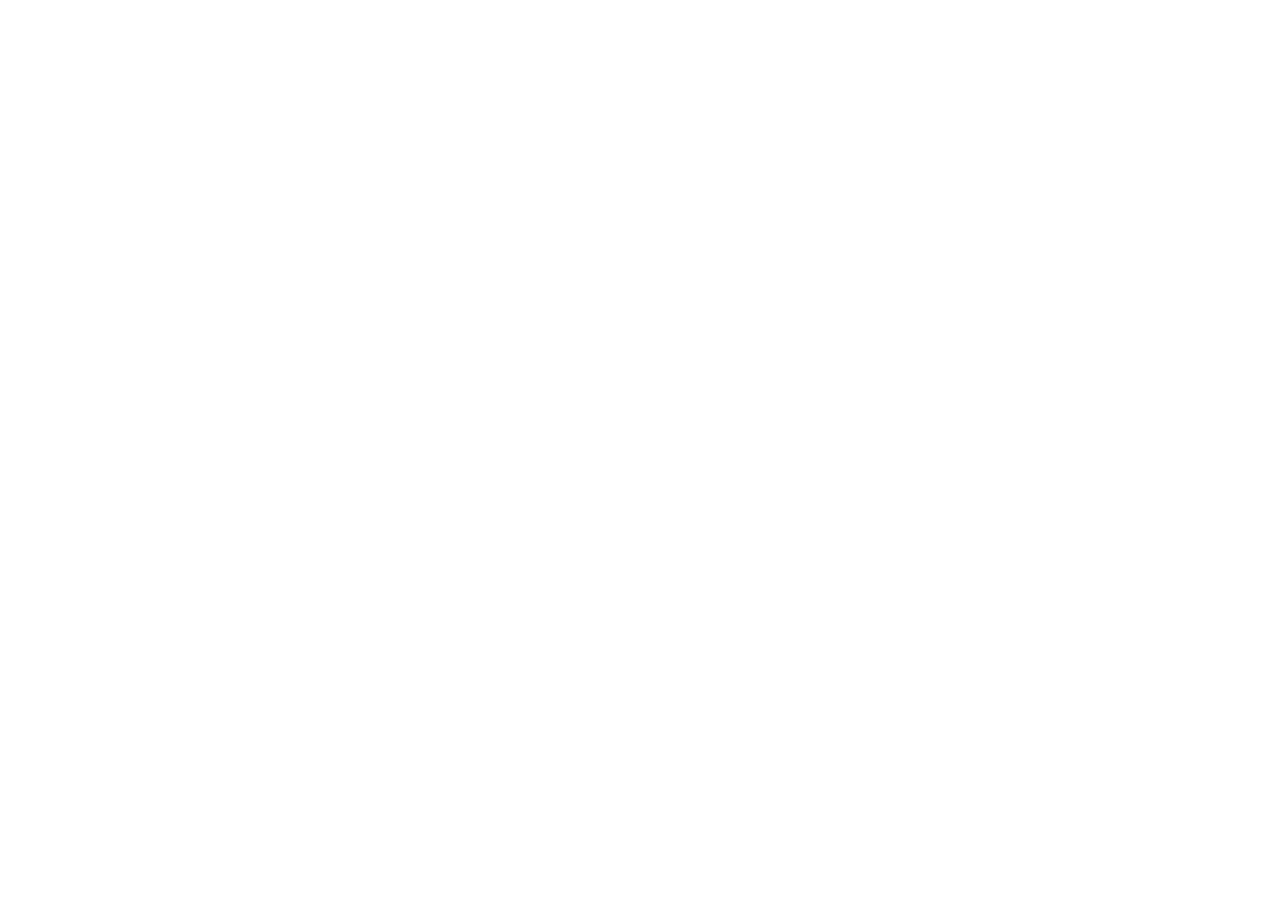
==== about.html @ 67901952 "Init : création du dépôt, arborescence des fichiers et structure HTML de base" ====
<!doctype html>
<html lang="fr">
  <head>
    <meta charset="UTF-8" />
    <meta name="viewport" content="width=device-width, initial-scale=1.0" />
    <title>AfriTalent — about</title>
    <!-- Bootstrap 5 via CDN : feuille de style -->
    <link
      href="https://cdn.jsdelivr.net/npm/bootstrap@5.3.0/dist/css/bootstrap.min.css"
      rel="stylesheet"
    />
    <!-- Votre feuille de style personnelle -->
    <link rel="stylesheet" href="css/style.css" />
  </head>
  <body>
    <!-- Le contenu de la page sera ajoute ici -->
    <!-- Bootstrap 5 via CDN : script JavaScript -->
    <script src="https://cdn.jsdelivr.net/npm/bootstrap@5.3.0/dist/js/bootstrap.bundle.min.js"></script>
    <!-- Votre script JavaScript -->
    <script src="js/main.js"></script>
  </body>
</html>
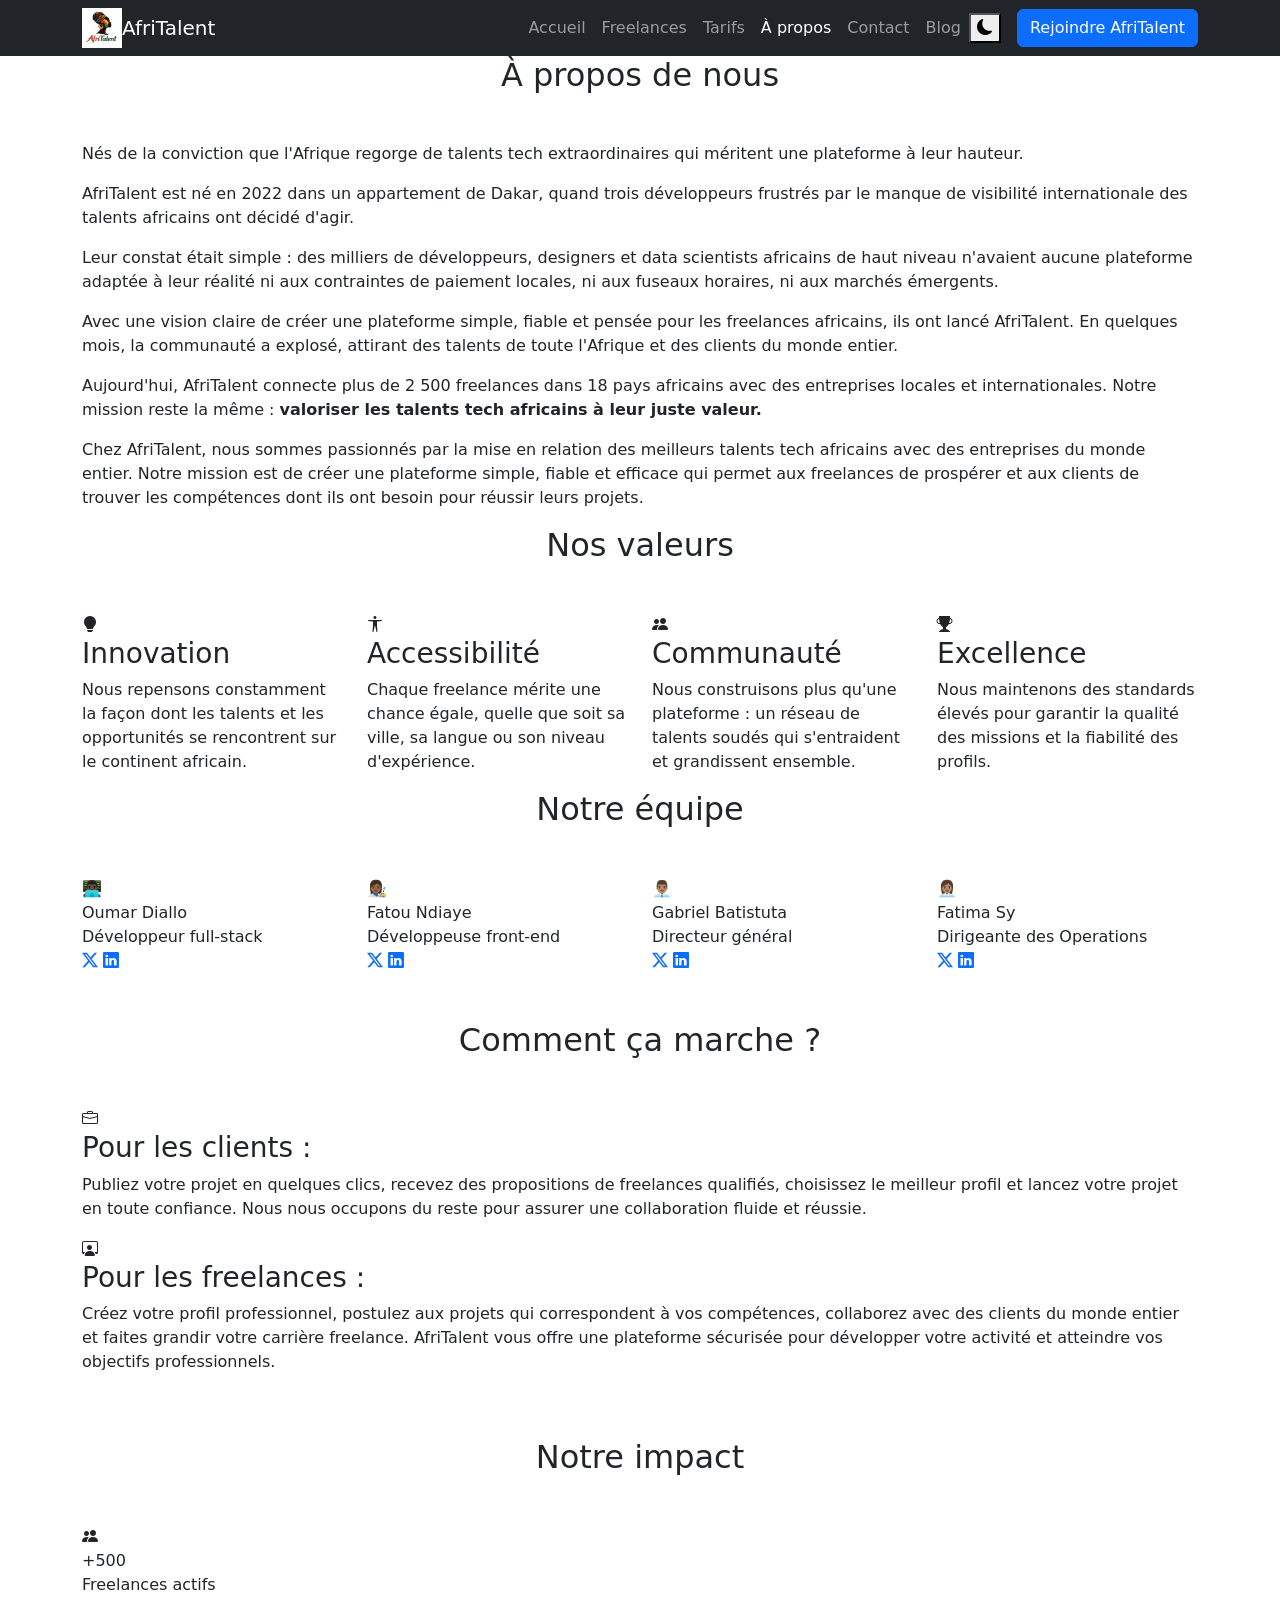
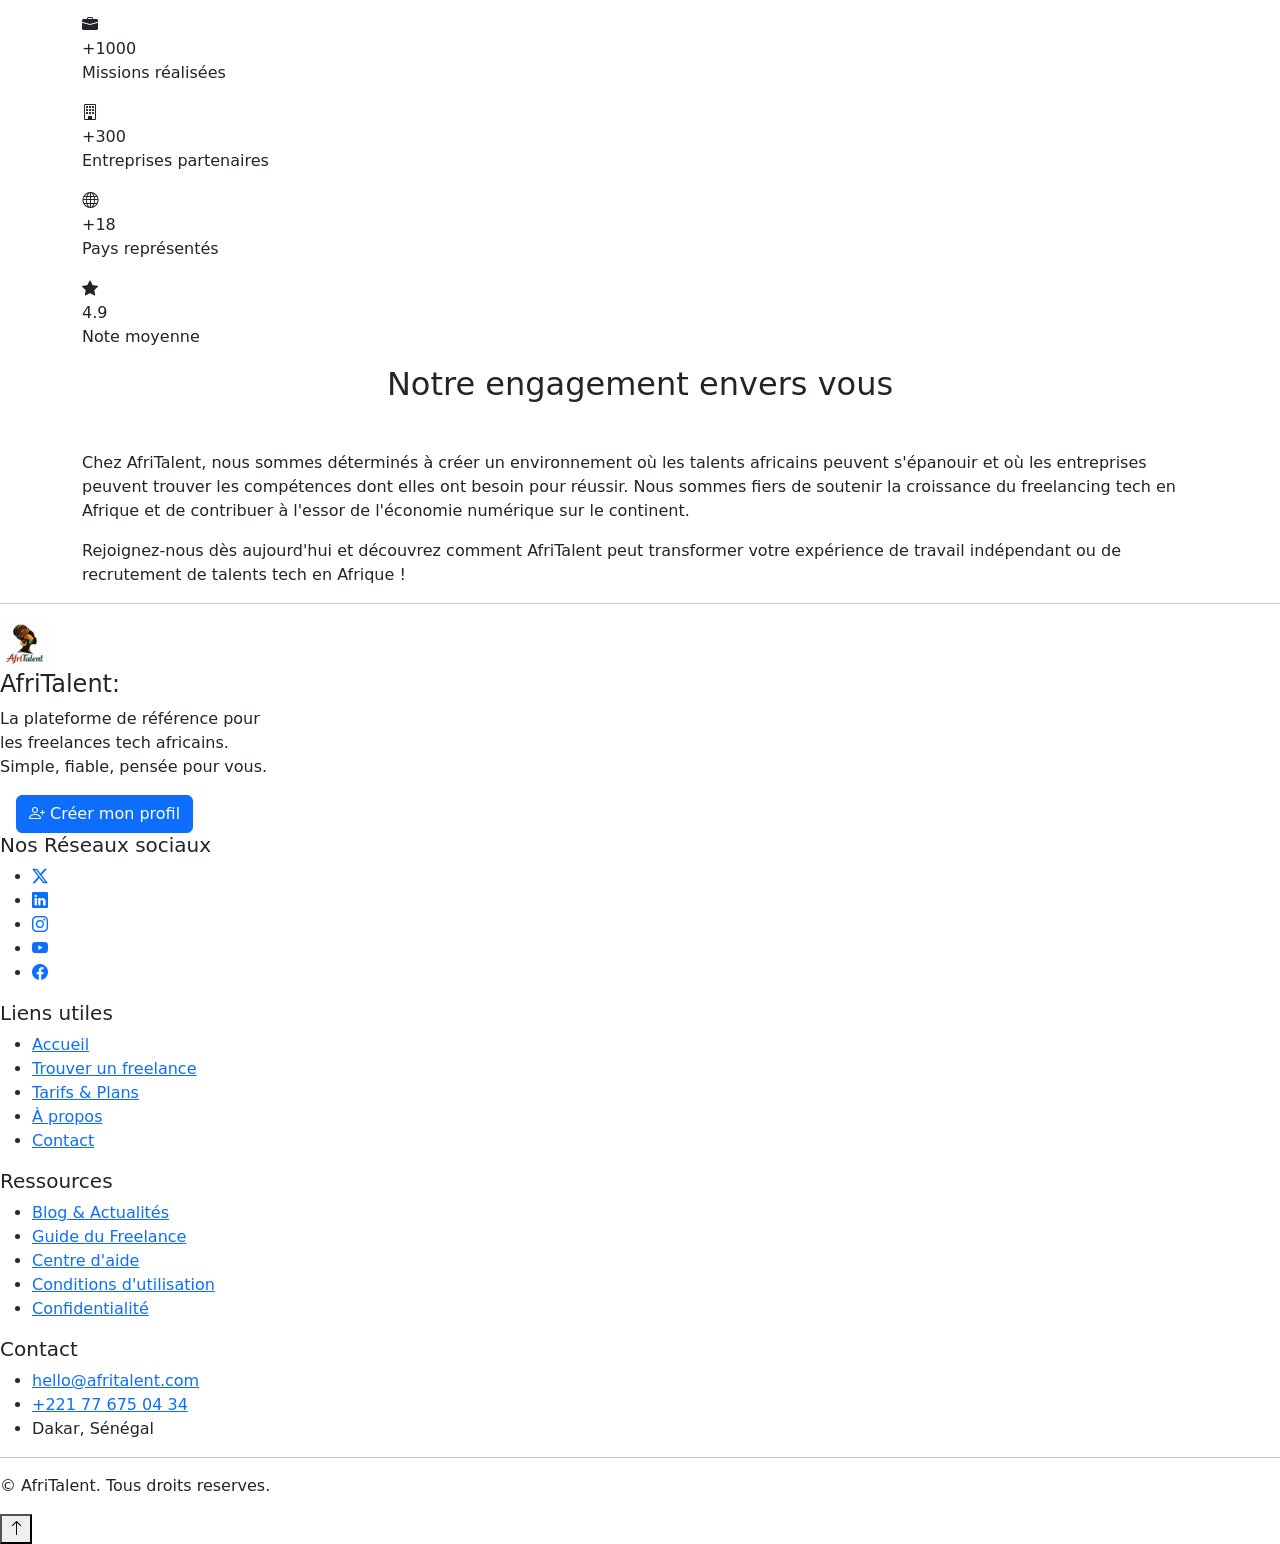
==== commit 9e9b87ef: "HTML : structure complète des 5 pages avec sections et contenu texte" ====
--- a/about.html
+++ b/about.html
@@ -9,14 +9,461 @@
       href="https://cdn.jsdelivr.net/npm/bootstrap@5.3.0/dist/css/bootstrap.min.css"
       rel="stylesheet"
     />
+    <link
+      href="https://cdn.jsdelivr.net/npm/bootstrap-icons@1.11.3/font/bootstrap-icons.min.css"
+      rel="stylesheet"
+    />
     <!-- Votre feuille de style personnelle -->
     <link rel="stylesheet" href="css/style.css" />
+    <link rel="icon" type="image/x-icon" href="./images/logo AfriTalent.png" />
   </head>
   <body>
     <!-- Le contenu de la page sera ajoute ici -->
+    <nav class="navbar navbar-expand-lg navbar-dark bg-dark">
+      <div class="container">
+        <img
+          src="./images/logo AfriTalent.png"
+          alt="logo AfriTalent"
+          height="40px"
+        />
+        <a class="navbar-brand" href="index.html">AfriTalent</a>
+        <button
+          class="navbar-toggler"
+          type="button"
+          data-bs-toggle="collapse"
+          data-bs-target="#navMenu"
+          aria-controls="navMenu"
+          aria-expanded="false"
+          aria-label="Toggle navigation"
+        >
+          <span class="navbar-toggler-icon"></span>
+        </button>
+        <div class="collapse navbar-collapse" id="navMenu">
+          <ul class="navbar-nav ms-auto">
+            <li class="nav-item">
+              <a class="nav-link" href="index.html">Accueil</a>
+            </li>
+            <li class="nav-item">
+              <a class="nav-link" href="freelances.html">Freelances</a>
+            </li>
+            <li class="nav-item">
+              <a class="nav-link" href="tarifs.html">Tarifs</a>
+            </li>
+            <li class="nav-item">
+              <a class="nav-link active" href="about.html">À propos</a>
+            </li>
+            <li class="nav-item">
+              <a class="nav-link" href="contact.html">Contact</a>
+            </li>
+            <li class="nav-item">
+              <a class="nav-link" href="blog.html">Blog</a>
+            </li>
+          </ul>
+          <button id="darkToggle" aria-label="Basculer le mode sombre">
+            <i class="bi bi-moon-fill" id="darkIcon"></i>
+          </button>
+          <a href="freelances.html" class="btn btn-primary ms-3"
+            >Rejoindre AfriTalent</a
+          >
+        </div>
+      </div>
+    </nav>
+    <!-- Contenu principal -->
+    <main>
+      <!-- Section Hero : accroche principale -->
+      <section class="hero">
+        <div class="container">
+          <h2 class="text-center mb-5 fade-in-up">À propos de nous</h2>
+          <p class="page-hero-sub">
+            Nés de la conviction que l'Afrique regorge de talents tech
+            extraordinaires qui méritent une plateforme à leur hauteur.
+          </p>
+
+          <p>
+            AfriTalent est né en 2022 dans un appartement de Dakar, quand trois
+            développeurs frustrés par le manque de visibilité internationale des
+            talents africains ont décidé d'agir.
+          </p>
+          <p>
+            Leur constat était simple : des milliers de développeurs, designers
+            et data scientists africains de haut niveau n'avaient aucune
+            plateforme adaptée à leur réalité ni aux contraintes de paiement
+            locales, ni aux fuseaux horaires, ni aux marchés émergents.
+          </p>
+          <p>
+            Avec une vision claire de créer une plateforme simple, fiable et
+            pensée pour les freelances africains, ils ont lancé AfriTalent. En
+            quelques mois, la communauté a explosé, attirant des talents de
+            toute l'Afrique et des clients du monde entier.
+          </p>
+          <p>
+            Aujourd'hui, AfriTalent connecte plus de 2 500 freelances dans 18
+            pays africains avec des entreprises locales et internationales.
+            Notre mission reste la même :
+            <strong
+              >valoriser les talents tech africains à leur juste valeur.</strong
+            >
+          </p>
+          <p>
+            Chez AfriTalent, nous sommes passionnés par la mise en relation des
+            meilleurs talents tech africains avec des entreprises du monde
+            entier. Notre mission est de créer une plateforme simple, fiable et
+            efficace qui permet aux freelances de prospérer et aux clients de
+            trouver les compétences dont ils ont besoin pour réussir leurs
+            projets.
+          </p>
+        </div>
+      </section>
+      <!-- Section Valeurs : ce qui nous anime -->
+      <section class="container">
+        <h2 class="text-center mb-5 fade-in-up">Nos valeurs</h2>
+        <div class="row g-4">
+          <div class="col-12 col-md-6 col-lg-3 fade-in-up">
+            <div class="value-card">
+              <div class="value-icon"><i class="bi bi-lightbulb-fill"></i></div>
+              <h3 class="value-title">Innovation</h3>
+              <p class="value-desc">
+                Nous repensons constamment la façon dont les talents et les
+                opportunités se rencontrent sur le continent africain.
+              </p>
+            </div>
+          </div>
+          <div class="col-12 col-md-6 col-lg-3 fade-in-up">
+            <div class="value-card">
+              <div class="value-icon">
+                <i class="bi bi-universal-access"></i>
+              </div>
+              <h3 class="value-title">Accessibilité</h3>
+              <p class="value-desc">
+                Chaque freelance mérite une chance égale, quelle que soit sa
+                ville, sa langue ou son niveau d'expérience.
+              </p>
+            </div>
+          </div>
+          <div class="col-12 col-md-6 col-lg-3 fade-in-up">
+            <div class="value-card">
+              <div class="value-icon"><i class="bi bi-people-fill"></i></div>
+              <h3 class="value-title">Communauté</h3>
+              <p class="value-desc">
+                Nous construisons plus qu'une plateforme : un réseau de talents
+                soudés qui s'entraident et grandissent ensemble.
+              </p>
+            </div>
+          </div>
+          <div class="col-12 col-md-6 col-lg-3 fade-in-up">
+            <div class="value-card">
+              <div class="value-icon"><i class="bi bi-trophy-fill"></i></div>
+              <h3 class="value-title">Excellence</h3>
+              <p class="value-desc">
+                Nous maintenons des standards élevés pour garantir la qualité
+                des missions et la fiabilité des profils.
+              </p>
+            </div>
+          </div>
+        </div>
+      </section>
+      <!-- section l'équipe -->
+      <section class="section-bg-card" aria-labelledby="equipe-title">
+        <div class="container">
+          <div class="text-center mb-5 fade-in-up">
+            <h2 class="section-title" id="equipe-title">Notre équipe</h2>
+          </div>
+          <div class="row g-4">
+            <div class="col-12 col-sm-6 col-lg-3 fade-in-up">
+              <div class="team-card">
+                <div class="team-avatar avatar--team1" aria-hidden="true">
+                  👨🏿‍💻
+                </div>
+                <div class="team-name">Oumar Diallo</div>
+                <div class="team-role">Développeur full-stack</div>
+                <div class="team-socials">
+                  <a
+                    href="#"
+                    class="team-social-link"
+                    aria-label="Twitter Oumar"
+                    ><i class="bi bi-twitter-x"></i
+                  ></a>
+                  <a
+                    href="#"
+                    class="team-social-link"
+                    aria-label="LinkedIn Oumar"
+                    ><i class="bi bi-linkedin"></i
+                  ></a>
+                </div>
+              </div>
+            </div>
+
+            <div class="col-12 col-sm-6 col-lg-3 fade-in-up">
+              <div class="team-card">
+                <div class="team-avatar avatar--team2" aria-hidden="true">
+                  👩🏾‍🎨
+                </div>
+                <div class="team-name">Fatou Ndiaye</div>
+                <div class="team-role">Développeuse front-end</div>
+                <div class="team-socials">
+                  <a
+                    href="#"
+                    class="team-social-link"
+                    aria-label="Twitter Fatou"
+                    ><i class="bi bi-twitter-x"></i
+                  ></a>
+                  <a
+                    href="#"
+                    class="team-social-link"
+                    aria-label="LinkedIn Fatou"
+                    ><i class="bi bi-linkedin"></i
+                  ></a>
+                </div>
+              </div>
+            </div>
+
+            <div class="col-12 col-sm-6 col-lg-3 fade-in-up">
+              <div class="team-card">
+                <div class="team-avatar avatar--team3" aria-hidden="true">
+                  👨🏽‍💼
+                </div>
+                <div class="team-name">Gabriel Batistuta</div>
+                <div class="team-role">Directeur général</div>
+                <div class="team-socials">
+                  <a
+                    href="#"
+                    class="team-social-link"
+                    aria-label="Twitter Gabriel"
+                    ><i class="bi bi-twitter-x"></i
+                  ></a>
+                  <a
+                    href="#"
+                    class="team-social-link"
+                    aria-label="LinkedIn Gabriel"
+                    ><i class="bi bi-linkedin"></i
+                  ></a>
+                </div>
+              </div>
+            </div>
+
+            <div class="col-12 col-sm-6 col-lg-3 fade-in-up">
+              <div class="team-card">
+                <div class="team-avatar avatar--team4" aria-hidden="true">
+                  👩🏽‍💼
+                </div>
+                <div class="team-name">Fatima Sy</div>
+                <div class="team-role">Dirigeante des Operations</div>
+                <div class="team-socials">
+                  <a
+                    href="#"
+                    class="team-social-link"
+                    aria-label="Twitter Fatima"
+                    ><i class="bi bi-twitter-x"></i
+                  ></a>
+                  <a
+                    href="#"
+                    class="team-social-link"
+                    aria-label="LinkedIn Fatima"
+                    ><i class="bi bi-linkedin"></i
+                  ></a>
+                </div>
+              </div>
+            </div>
+          </div>
+        </div>
+      </section>
+      <!-- Section Comment ça marche : processus simple -->
+      <section class="container py-5">
+        <h2 class="text-center mb-5 fade-in-up">Comment ça marche ?</h2>
+        <div class="bento-grid">
+          <article class="bento-card card-large">
+            <div class="bento-icon"><i class="bi bi-briefcase"></i></div>
+            <h3>Pour les clients :</h3>
+            <p>
+              Publiez votre projet en quelques clics, recevez des propositions
+              de freelances qualifiés, choisissez le meilleur profil et lancez
+              votre projet en toute confiance. Nous nous occupons du reste pour
+              assurer une collaboration fluide et réussie.
+            </p>
+          </article>
+          <article class="bento-card card-large">
+            <div class="bento-icon"><i class="bi bi-person-workspace"></i></div>
+            <h3>Pour les freelances :</h3>
+            <p>
+              Créez votre profil professionnel, postulez aux projets qui
+              correspondent à vos compétences, collaborez avec des clients du
+              monde entier et faites grandir votre carrière freelance.
+              AfriTalent vous offre une plateforme sécurisée pour développer
+              votre activité et atteindre vos objectifs professionnels.
+            </p>
+          </article>
+        </div>
+      </section>
+      <section class="section-bg-card" aria-labelledby="chiffres-title">
+        <div class="text-center mb-5 fade-in-up">
+          <h2 class="section-title" id="chiffres-title">Notre impact</h2>
+        </div>
+
+        <div class="container">
+          <div class="bento-grid" id="dg">
+            <div class="bento-card bento-card--stat-lg fade-in-up">
+              <div class="bento-icon bento-icon--center">
+                <i class="bi bi-people-fill"></i>
+              </div>
+
+              <div class="bento-stat-value">
+                <span class="counter" data-target="500">+500</span>
+              </div>
+
+              <p class="bento-stat-label">Freelances actifs</p>
+            </div>
+
+            <div class="bento-card bento-card--stat-lg fade-in-up">
+              <div class="bento-icon bento-icon--center">
+                <i class="bi bi-briefcase-fill"></i>
+              </div>
+
+              <div class="bento-stat-value">
+                <span class="counter" data-target="1000">+1000</span>
+              </div>
+
+              <p class="bento-stat-label">Missions réalisées</p>
+            </div>
+
+            <div class="bento-card bento-card--stat-sm fade-in-up">
+              <div class="bento-icon bento-icon--center">
+                <i class="bi bi-building"></i>
+              </div>
+
+              <div class="bento-stat-value">
+                <span class="counter" data-target="300">+300</span>
+              </div>
+
+              <p class="bento-stat-label">Entreprises partenaires</p>
+            </div>
+
+            <div class="bento-card bento-card--stat-sm fade-in-up">
+              <div class="bento-icon bento-icon--center">
+                <i class="bi bi-globe"></i>
+              </div>
+
+              <div class="bento-stat-value">
+                <span class="counter" data-target="18">+18</span>
+              </div>
+
+              <p class="bento-stat-label">Pays représentés</p>
+            </div>
+
+            <div class="bento-card bento-card--stat-sm fade-in-up">
+              <div class="bento-icon bento-icon--center">
+                <i class="bi bi-star-fill"></i>
+              </div>
+
+              <div class="bento-stat-fixed">4.9</div>
+
+              <p class="bento-stat-label">Note moyenne</p>
+            </div>
+          </div>
+        </div>
+      </section>
+      <!-- Section Conclusion : notre engagement envers vous -->
+      <section class="container">
+        <h2 class="text-center mb-5 fade-in-up">
+          Notre engagement envers vous
+        </h2>
+        <p>
+          Chez AfriTalent, nous sommes déterminés à créer un environnement où
+          les talents africains peuvent s'épanouir et où les entreprises peuvent
+          trouver les compétences dont elles ont besoin pour réussir. Nous
+          sommes fiers de soutenir la croissance du freelancing tech en Afrique
+          et de contribuer à l'essor de l'économie numérique sur le continent.
+        </p>
+        <p>
+          Rejoignez-nous dès aujourd'hui et découvrez comment AfriTalent peut
+          transformer votre expérience de travail indépendant ou de recrutement
+          de talents tech en Afrique !
+        </p>
+      </section>
+      <hr />
+    </main>
+    <!-- Pied de page -->
+    <footer class="footer">
+      <div class="footer-brand">
+        <img src="./images/logo AfriTalent.png" width="50px" alt="logo" />
+        <h4>AfriTalent:</h4>
+        <p>
+          La plateforme de référence pour <br />les freelances tech africains.
+          <br />
+          Simple, fiable, pensée pour vous.
+        </p>
+        <a href="freelances.html" class="btn btn-primary ms-3"
+          ><i class="bi bi-person-plus"></i> Créer mon profil</a
+        >
+      </div>
+      <div class="social-icons">
+        <h5>Nos Réseaux sociaux</h5>
+        <ul>
+          <li>
+            <a href="#" class="social-icon" aria-label="Twitter"
+              ><i class="bi bi-twitter-x"></i
+            ></a>
+          </li>
+          <li>
+            <a href="#" class="social-icon" aria-label="LinkedIn"
+              ><i class="bi bi-linkedin"></i
+            ></a>
+          </li>
+          <li>
+            <a href="#" class="social-icon" aria-label="Instagram"
+              ><i class="bi bi-instagram"></i
+            ></a>
+          </li>
+          <li>
+            <a href="#" class="social-icon" aria-label="YouTube"
+              ><i class="bi bi-youtube"></i
+            ></a>
+          </li>
+          <li>
+            <a href="#" class="social-icon" aria-label="Facebook"
+              ><i class="bi bi-facebook"></i
+            ></a>
+          </li>
+        </ul>
+      </div>
+      <div>
+        <h5>Liens utiles</h5>
+        <ul>
+          <li><a href="index.html">Accueil</a></li>
+          <li><a href="freelances.html">Trouver un freelance</a></li>
+          <li><a href="tarifs.html">Tarifs &amp; Plans</a></li>
+          <li><a href="about.html">À propos</a></li>
+          <li><a href="contact.html">Contact</a></li>
+        </ul>
+      </div>
+      <div>
+        <h5>Ressources</h5>
+        <ul>
+          <li><a href="#">Blog &amp; Actualités</a></li>
+          <li><a href="#">Guide du Freelance</a></li>
+          <li><a href="#">Centre d'aide</a></li>
+          <li><a href="#">Conditions d'utilisation</a></li>
+          <li><a href="#">Confidentialité</a></li>
+        </ul>
+      </div>
+      <div>
+        <h5>Contact</h5>
+        <ul>
+          <li>
+            <a href="mailto:hello@afritalent.com">hello@afritalent.com</a>
+          </li>
+          <li><a href="tel:+221776750434">+221 77 675 04 34</a></li>
+          <li><span>Dakar, Sénégal</span></li>
+        </ul>
+      </div>
+    </footer>
+    <hr />
+    <p>&copy; <span id="year"></span> AfriTalent. Tous droits reserves.</p>
     <!-- Bootstrap 5 via CDN : script JavaScript -->
     <script src="https://cdn.jsdelivr.net/npm/bootstrap@5.3.0/dist/js/bootstrap.bundle.min.js"></script>
     <!-- Votre script JavaScript -->
+    <button id="backToTop" title="Retour en haut">
+      <i class="bi bi-arrow-up"></i>
+    </button>
     <script src="js/main.js"></script>
   </body>
 </html>
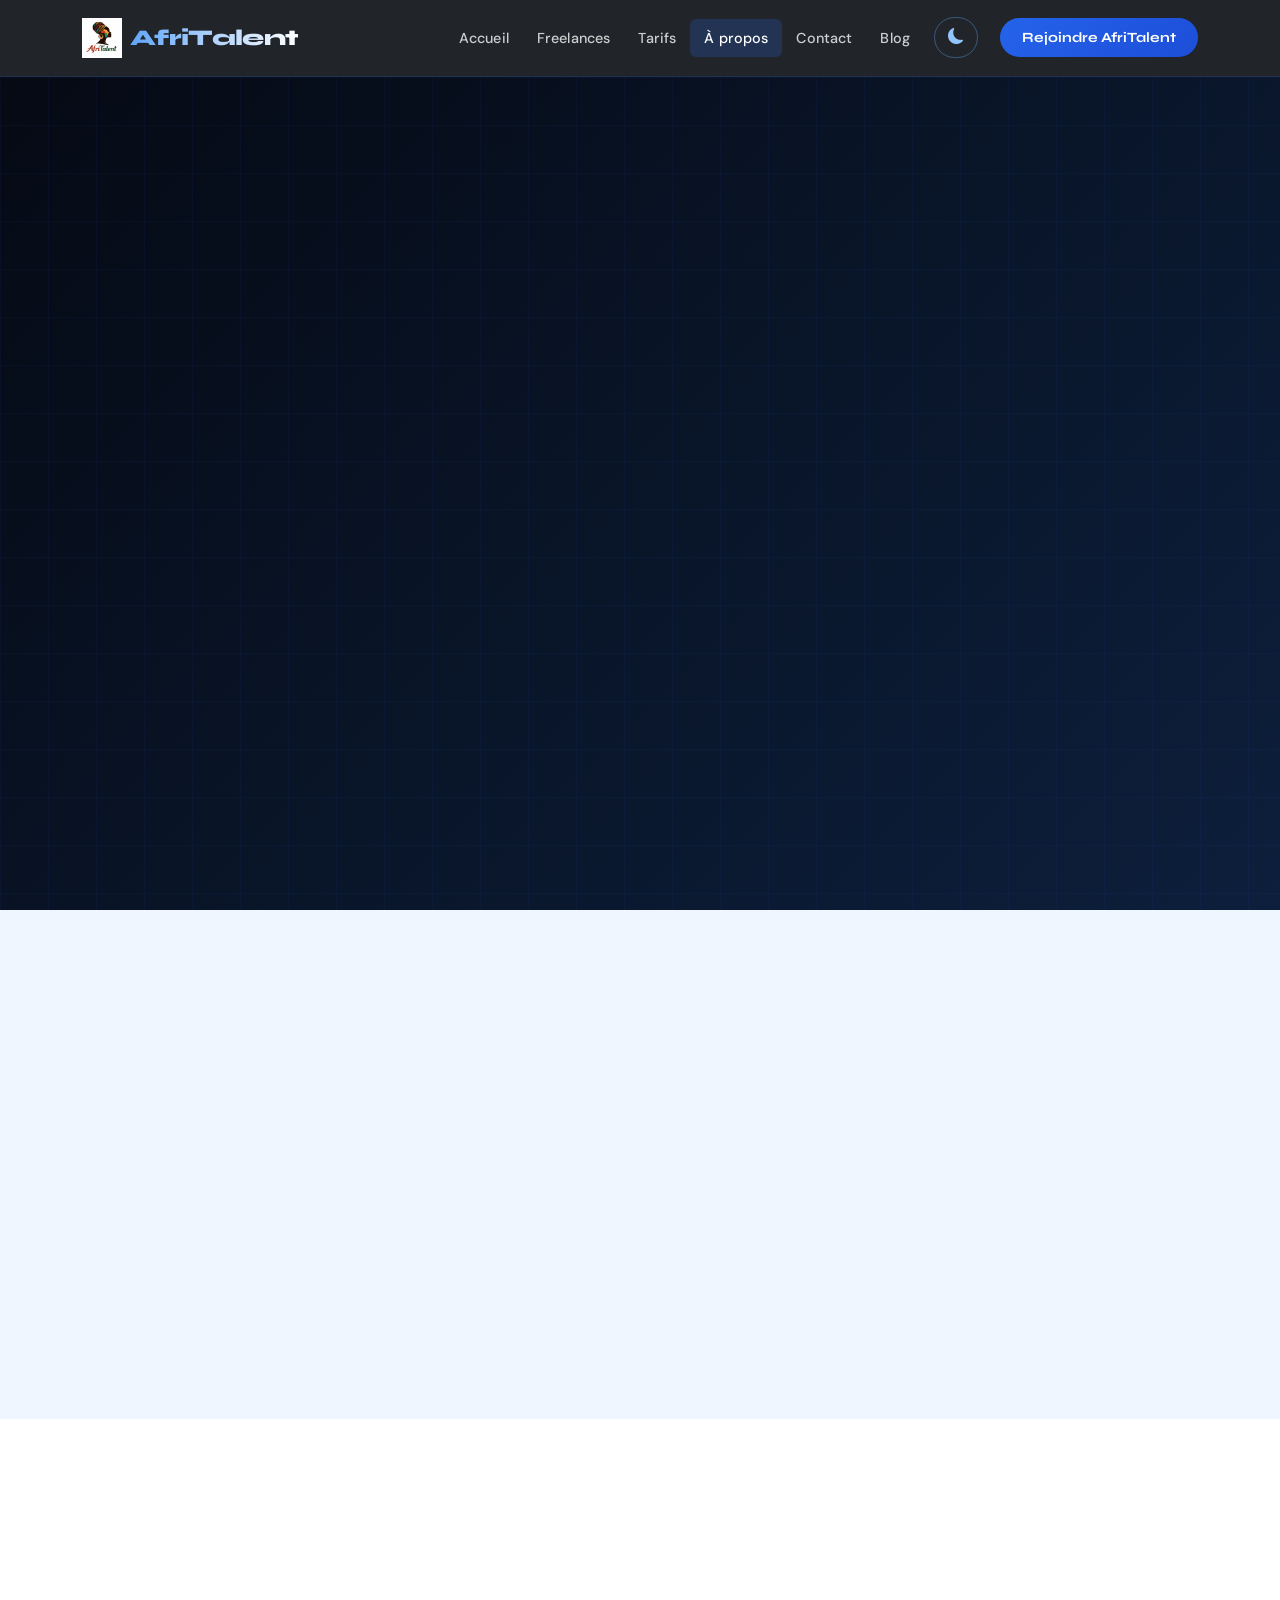
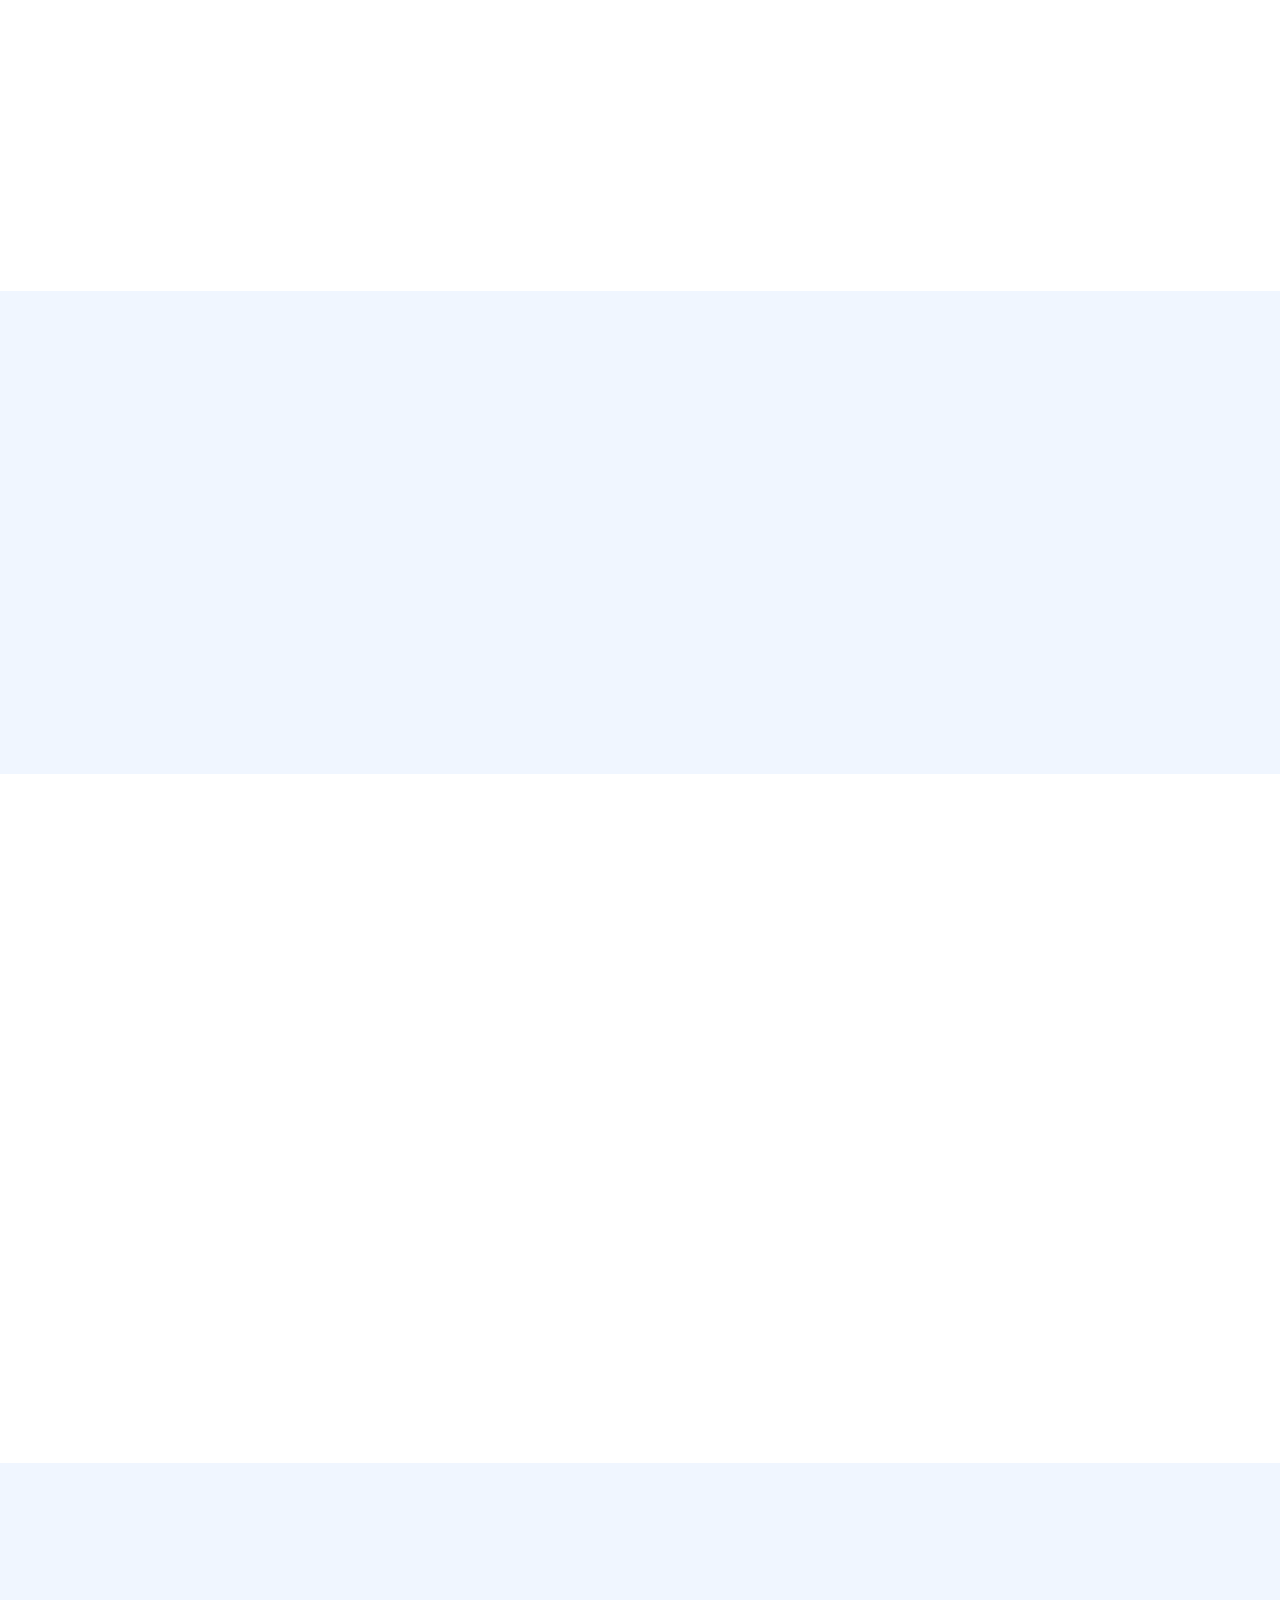
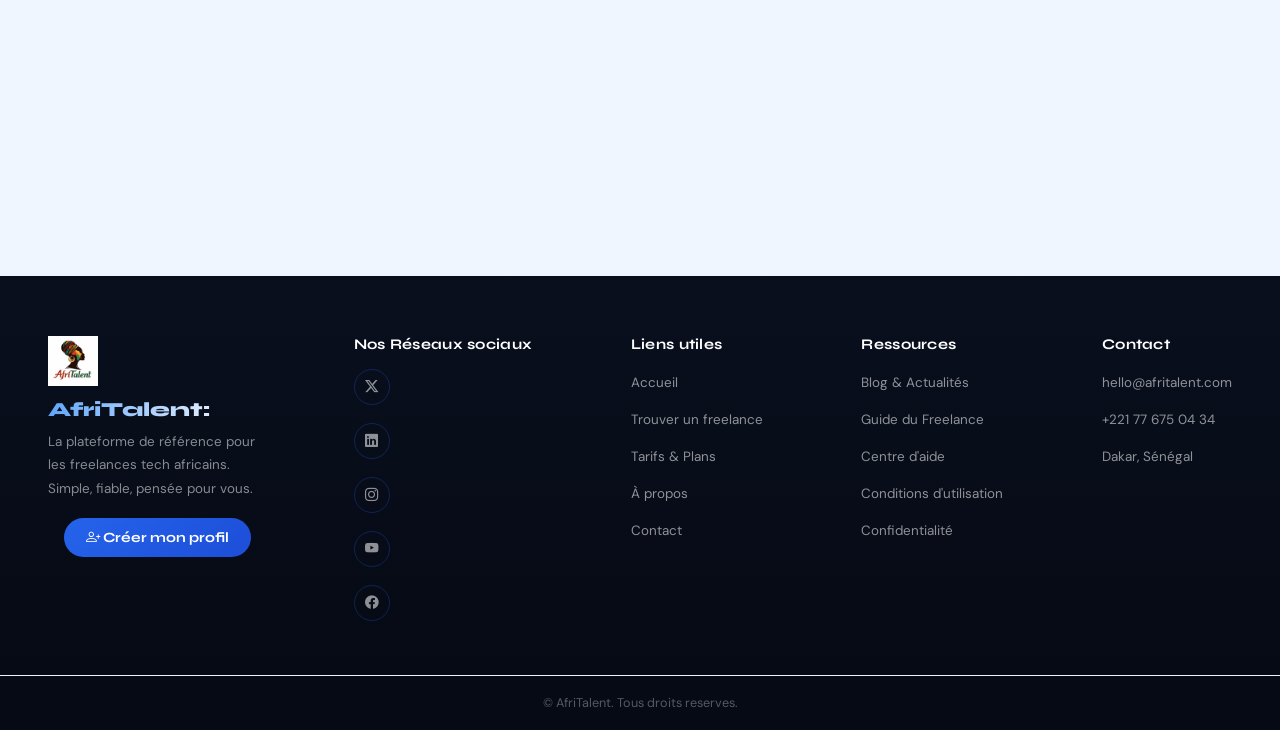
==== commit 416da6ba: "JS : dark mode avec localStorage, navbar dynamique au scroll" ====
--- a/about.html
+++ b/about.html
@@ -74,29 +74,29 @@
       <section class="hero">
         <div class="container">
           <h2 class="text-center mb-5 fade-in-up">À propos de nous</h2>
-          <p class="page-hero-sub">
+          <p class="page-hero-sub text text-center fade-in-up">
             Nés de la conviction que l'Afrique regorge de talents tech
             extraordinaires qui méritent une plateforme à leur hauteur.
           </p>
 
-          <p>
+          <p class="text-center fade-in-up">
             AfriTalent est né en 2022 dans un appartement de Dakar, quand trois
             développeurs frustrés par le manque de visibilité internationale des
             talents africains ont décidé d'agir.
           </p>
-          <p>
+          <p class="text-center fade-in-up">
             Leur constat était simple : des milliers de développeurs, designers
             et data scientists africains de haut niveau n'avaient aucune
             plateforme adaptée à leur réalité ni aux contraintes de paiement
             locales, ni aux fuseaux horaires, ni aux marchés émergents.
           </p>
-          <p>
+          <p class="text-center fade-in-up">
             Avec une vision claire de créer une plateforme simple, fiable et
             pensée pour les freelances africains, ils ont lancé AfriTalent. En
             quelques mois, la communauté a explosé, attirant des talents de
             toute l'Afrique et des clients du monde entier.
           </p>
-          <p>
+          <p class="text-center fade-in-up">
             Aujourd'hui, AfriTalent connecte plus de 2 500 freelances dans 18
             pays africains avec des entreprises locales et internationales.
             Notre mission reste la même :
@@ -104,7 +104,7 @@
               >valoriser les talents tech africains à leur juste valeur.</strong
             >
           </p>
-          <p>
+          <p class="text-center fade-in-up">
             Chez AfriTalent, nous sommes passionnés par la mise en relation des
             meilleurs talents tech africains avec des entreprises du monde
             entier. Notre mission est de créer une plateforme simple, fiable et
@@ -271,7 +271,7 @@
       <section class="container py-5">
         <h2 class="text-center mb-5 fade-in-up">Comment ça marche ?</h2>
         <div class="bento-grid">
-          <article class="bento-card card-large">
+          <article class="bento-card card-large fade-in-up">
             <div class="bento-icon"><i class="bi bi-briefcase"></i></div>
             <h3>Pour les clients :</h3>
             <p>
@@ -281,7 +281,7 @@
               assurer une collaboration fluide et réussie.
             </p>
           </article>
-          <article class="bento-card card-large">
+          <article class="bento-card card-large fade-in-up">
             <div class="bento-icon"><i class="bi bi-person-workspace"></i></div>
             <h3>Pour les freelances :</h3>
             <p>
@@ -366,14 +366,14 @@
         <h2 class="text-center mb-5 fade-in-up">
           Notre engagement envers vous
         </h2>
-        <p>
+        <p class="text-center fade-in-up">
           Chez AfriTalent, nous sommes déterminés à créer un environnement où
           les talents africains peuvent s'épanouir et où les entreprises peuvent
           trouver les compétences dont elles ont besoin pour réussir. Nous
           sommes fiers de soutenir la croissance du freelancing tech en Afrique
           et de contribuer à l'essor de l'économie numérique sur le continent.
         </p>
-        <p>
+        <p class="text-center fade-in-up">
           Rejoignez-nous dès aujourd'hui et découvrez comment AfriTalent peut
           transformer votre expérience de travail indépendant ou de recrutement
           de talents tech en Afrique !
--- a/css/style.css
+++ b/css/style.css
@@ -0,0 +1,1719 @@
+/* commit 3 */
+/* importation google fonts */
+@import url("https://fonts.googleapis.com/css2?family=Syne:wght@400;600;700;800&family=DM+Sans:ital,wght@0,300;0,400;0,500;1,300&display=swap");
+/*Variables CSS (6 obligatoires)*/
+:root {
+  --color-primary: #2563eb;
+  --color-secondary: #0a0f1e;
+  --color-accent: #60a5fa;
+  --color-success: #10b981;
+  --color-danger: #ef4444;
+
+  --bg-body: #f0f6ff;
+  --bg-card: #ffffff;
+  --bg-input: #ffffff;
+  --text-main: #0a0f1e;
+  --text-muted: #5b6987;
+  --border-col: #dbeafe;
+
+  --font-display: "Syne", sans-serif;
+  --font-body: "DM Sans", sans-serif;
+
+  --radius-sm: 6px;
+  --radius-md: 12px;
+  --radius-lg: 20px;
+  --radius-xl: 50px;
+
+  --shadow-sm: 0 2px 8px rgba(37, 99, 235, 0.08);
+  --shadow-card: 0 4px 24px rgba(37, 99, 235, 0.1);
+  --shadow-hover: 0 12px 40px rgba(37, 99, 235, 0.22);
+  --shadow-glow: 0 0 30px rgba(37, 99, 235, 0.35);
+  --transition: 0.28s cubic-bezier(0.4, 0, 0.2, 1);
+}
+
+/* Thème sombre */
+[data-theme="dark"] {
+  --bg-body: #060b18;
+  --bg-card: #0d1426;
+  --bg-input: #111827;
+  --text-main: #e8f0ff;
+  --text-muted: #7b92c0;
+  --border-col: #1e3054;
+}
+
+[data-theme="dark"] .navbar {
+  background: rgba(6, 11, 24, 0.96) !important;
+  border-bottom: 1px solid #1e3054;
+}
+
+[data-theme="dark"] footer.footer {
+  background: linear-gradient(180deg, #060b18 0%, #030710 100%);
+}
+
+[data-theme="dark"] body > p:last-of-type,
+[data-theme="dark"] body > hr + p {
+  background: #030710;
+  color: rgba(255, 255, 255, 0.28);
+}
+
+[data-theme="dark"] .card-header {
+  background: linear-gradient(135deg, #060b18 0%, #0d1426 100%);
+}
+
+/* Reset */
+*,
+*::before,
+*::after {
+  box-sizing: border-box;
+  margin: 0;
+  padding: 0;
+}
+/* styles de base */
+html {
+  scroll-behavior: smooth;
+}
+
+body {
+  font-family: var(--font-body);
+  background-color: var(--bg-body);
+  color: var(--text-main);
+  overflow-x: hidden;
+  line-height: 1.68;
+  transition: var(--transition);
+}
+
+h1,
+h2,
+h3,
+h4,
+h5,
+h6 {
+  font-family: var(--font-display);
+  color: var(--text-main);
+  line-height: 1.2;
+  transition: var(--transition);
+}
+
+a {
+  color: inherit;
+  text-decoration: none;
+  transition: var(--transition);
+}
+img {
+  max-width: 100%;
+  display: block;
+  transition: var(--transition);
+}
+ul {
+  list-style: none;
+  padding: 0;
+  margin: 0;
+}
+section {
+  padding: 72px 0;
+}
+hr {
+  border-color: var(--border-col);
+  margin: 0;
+}
+
+/* Navbar */
+.navbar {
+  background: rgba(10, 15, 30, 0.92);
+  backdrop-filter: blur(18px);
+  -webkit-backdrop-filter: blur(18px);
+  border-bottom: 1px solid rgba(37, 99, 235, 0.18);
+  padding: 14px 0;
+  position: sticky;
+  top: 0;
+  z-index: 1000;
+}
+
+.navbar.scrolled {
+  padding: 8px 0;
+  box-shadow: 0 4px 32px rgba(37, 99, 235, 0.3);
+  border-bottom-color: rgba(37, 99, 235, 0.35);
+  background: rgba(10, 15, 30, 0.9) !important;
+}
+
+.navbar-brand {
+  font-family: var(--font-display);
+  font-weight: 800;
+  font-size: 1.4rem;
+  letter-spacing: -0.03em;
+  background: linear-gradient(90deg, #60a5fa 0%, #ffffff 100%);
+  -webkit-background-clip: text;
+  -webkit-text-fill-color: transparent;
+  background-clip: text;
+  margin-left: 8px;
+}
+
+.navbar-nav .nav-link {
+  font-family: var(--font-body);
+  font-weight: 500;
+  font-size: 0.9rem;
+  letter-spacing: 0.01em;
+  padding: 7px 14px !important;
+  border-radius: var(--radius-sm);
+  color: rgba(255, 255, 255, 0.78) !important;
+  transition: var(--transition);
+}
+
+.navbar-nav .nav-link:hover,
+.navbar-nav .nav-link.active {
+  color: #fff !important;
+  background-color: rgba(37, 99, 235, 0.22);
+  transition: var(--transition);
+}
+
+.btn.btn-primary {
+  background: linear-gradient(135deg, var(--color-primary) 0%, #1d4ed8 100%);
+  border: none;
+  border-radius: var(--radius-xl);
+  font-family: var(--font-display);
+  font-weight: 700;
+  font-size: 0.88rem;
+  padding: 9px 22px;
+  color: #fff;
+}
+.btn.btn-primary:hover {
+  transform: translateY(-2px);
+  box-shadow: var(--shadow-glow);
+  color: #fff;
+  transition: var(--transition);
+}
+
+.btn.btn-outline-light {
+  border: 1.5px solid rgba(255, 255, 255, 0.45);
+  border-radius: var(--radius-xl);
+  transition: var(--transition);
+  font-family: var(--font-display);
+  font-weight: 700;
+  font-size: 0.88rem;
+  color: #fff;
+  padding: 9px 22px;
+  background: transparent;
+}
+.btn.btn-outline-light:hover {
+  background: rgba(255, 255, 255, 0.1);
+  border-color: rgba(255, 255, 255, 0.8);
+  color: #fff;
+}
+
+#darkToggle {
+  background: none;
+  border: 1.5px solid rgba(96, 165, 250, 0.4);
+  border-radius: var(--radius-xl);
+  padding: 6px 13px;
+  cursor: pointer;
+  color: #93c5fd;
+  font-size: 1rem;
+  margin-left: 10px;
+  margin-right: 6px;
+}
+#darkToggle:hover {
+  border-color: var(--color-accent);
+  background: rgba(37, 99, 235, 0.18);
+  color: #fff;
+}
+
+/* Titres et boutons */
+h2.text-center {
+  font-size: clamp(1.8rem, 4vw, 2.8rem);
+  font-weight: 800;
+  color: var(--text-main);
+  letter-spacing: -0.02em;
+  transition: var(--transition);
+}
+
+#hero h1,
+.hero h1,
+.hero h2,
+.hero p,
+#statistiques h2 {
+  color: #fff;
+  transition: var(--transition);
+}
+
+.section-title {
+  font-size: clamp(1.6rem, 3.5vw, 2.2rem);
+  font-weight: 800;
+  letter-spacing: -0.02em;
+  color: var(--text-main);
+  transition: var(--transition);
+}
+.section-label {
+  font-family: var(--font-display);
+  font-size: 0.7rem;
+  font-weight: 700;
+  letter-spacing: 0.16em;
+  text-transform: uppercase;
+  color: var(--color-primary);
+  margin-bottom: 10px;
+  display: block;
+  transition: var(--transition);
+}
+.page-hero-sub {
+  font-size: 1rem;
+  color: var(--text-muted);
+  margin-bottom: 20px;
+  line-height: 1.75;
+  transition: var(--transition);
+}
+.page-hero-sub strong {
+  color: var(--color-primary);
+  transition: var(--transition);
+}
+
+.btn-primary-at {
+  display: inline-flex;
+  align-items: center;
+  gap: 8px;
+  background: linear-gradient(135deg, var(--color-primary) 0%, #1d4ed8 100%);
+  color: #fff;
+  border: none;
+  border-radius: var(--radius-xl);
+  padding: 11px 22px;
+  font-family: var(--font-display);
+  font-weight: 700;
+  font-size: 0.88rem;
+  cursor: pointer;
+  text-decoration: none;
+}
+.btn-primary-at:hover {
+  transform: translateY(-3px);
+  box-shadow: var(--shadow-glow);
+  color: #fff;
+  transition: var(--transition);
+}
+.btn-primary-at--full {
+  width: 100%;
+  justify-content: center;
+  font-size: 0.84rem;
+  padding: 10px 14px;
+}
+.btn-primary-at--submit {
+  width: 100%;
+  justify-content: center;
+  padding: 14px;
+  font-size: 1rem;
+}
+
+/* Footer */
+footer.footer {
+  background: linear-gradient(180deg, var(--color-secondary) 0%, #050a14 100%);
+  color: rgba(255, 255, 255, 0.65);
+  display: flex;
+  flex-wrap: wrap;
+  gap: 40px;
+  justify-content: space-between;
+  padding: 60px 48px 44px;
+}
+
+.footer-brand {
+  max-width: 240px;
+}
+.footer-brand img {
+  margin-bottom: 12px;
+}
+.footer-brand h4 {
+  font-family: var(--font-display);
+  font-weight: 800;
+  font-size: 1.25rem;
+  background: linear-gradient(90deg, #60a5fa 0%, #ffffff 100%);
+  -webkit-background-clip: text;
+  -webkit-text-fill-color: transparent;
+  background-clip: text;
+  margin-bottom: 8px;
+}
+.footer-brand p {
+  font-size: 0.84rem;
+  color: rgba(255, 255, 255, 0.52);
+  line-height: 1.75;
+  margin-bottom: 18px;
+}
+
+footer.footer h5 {
+  font-family: var(--font-display);
+  font-weight: 700;
+  font-size: 0.92rem;
+  color: #fff;
+  margin-bottom: 16px;
+  letter-spacing: 0.02em;
+}
+footer.footer ul li {
+  margin-bottom: 10px;
+}
+footer.footer ul li a,
+footer.footer ul li span {
+  color: rgba(255, 255, 255, 0.55);
+  font-size: 0.84rem;
+}
+
+footer.footer ul li a:hover {
+  color: var(--color-accent);
+}
+
+.social-icons ul {
+  display: flex;
+  flex-direction: column;
+  gap: 8px;
+}
+.social-icon {
+  display: inline-flex;
+  align-items: center;
+  justify-content: center;
+  width: 36px;
+  height: 36px;
+  border-radius: 50%;
+  border: 1px solid rgba(37, 99, 235, 0.28);
+  color: rgba(255, 255, 255, 0.65);
+  font-size: 0.92rem;
+}
+.social-icon:hover {
+  background: var(--color-primary);
+  border-color: var(--color-primary);
+  color: #fff !important;
+  box-shadow: var(--shadow-glow);
+}
+
+body > p:last-of-type,
+body > hr + p {
+  text-align: center;
+  font-size: 0.79rem;
+  color: rgba(255, 255, 255, 0.32);
+  background: #050a14;
+  padding: 16px;
+  margin: 0;
+}
+
+/* Animations et bouton retour en haut */
+.fade-in-up {
+  opacity: 0;
+  transform: translateY(24px);
+  transition:
+    opacity 0.5s ease,
+    transform 0.5s ease;
+}
+.fade-in-up.visible {
+  opacity: 1;
+  transform: translateY(0);
+}
+
+#backToTop {
+  position: fixed;
+  bottom: 28px;
+  right: 28px;
+  width: 46px;
+  height: 46px;
+  background: linear-gradient(135deg, var(--color-primary), #1d4ed8);
+  color: #fff;
+  border: none;
+  border-radius: 50%;
+  font-size: 1.1rem;
+  cursor: pointer;
+  display: flex;
+  align-items: center;
+  justify-content: center;
+  box-shadow: var(--shadow-glow);
+  opacity: 0;
+  transform: translateY(14px);
+  z-index: 999;
+}
+#backToTop.visible {
+  opacity: 1;
+  transform: translateY(0);
+}
+
+.section-bg-card {
+  background-color: var(--bg-card);
+  padding: 72px 0;
+}
+/* commit 4 */
+/* ── Hero index ── */
+#hero {
+  background: linear-gradient(135deg, #050a14 0%, #0d1f3c 45%, #0a1628 100%);
+  padding: 80px 0 72px;
+  position: relative;
+  overflow: hidden;
+  min-height: 92vh;
+  display: flex;
+  align-items: center;
+  transition: var(--transition);
+}
+
+#hero::before {
+  content: "";
+  position: absolute;
+  inset: 0;
+  background-image:
+    linear-gradient(rgba(37, 99, 235, 0.06) 1px, transparent 1px),
+    linear-gradient(90deg, rgba(37, 99, 235, 0.06) 1px, transparent 1px);
+  background-size: 48px 48px;
+  pointer-events: none;
+  transition: var(--transition);
+}
+
+#hero::after {
+  content: "";
+  position: absolute;
+  top: -120px;
+  right: -120px;
+  width: 560px;
+  height: 560px;
+  background: radial-gradient(
+    circle,
+    rgba(37, 99, 235, 0.28) 0%,
+    transparent 68%
+  );
+  pointer-events: none;
+  transition: var(--transition);
+}
+
+#hero h1 {
+  font-size: clamp(2.4rem, 5.5vw, 3.8rem);
+  font-weight: 700;
+  letter-spacing: -0.03em;
+  line-height: 1.1;
+  color: #fff;
+  margin-bottom: 20px;
+  transition: var(--transition);
+}
+
+#hero p {
+  font-size: 1.05rem;
+  color: rgba(255, 255, 255, 0.72);
+  line-height: 1.8;
+  max-width: 500px;
+  transition: var(--transition);
+}
+
+.hero-image {
+  border-radius: var(--radius-lg);
+  box-shadow: 0 24px 80px rgba(37, 99, 235, 0.3);
+  border: 1px solid rgba(37, 99, 235, 0.22);
+  animation: heroFloat 5s ease-in-out infinite;
+}
+@keyframes heroFloat {
+  0%,
+  100% {
+    transform: translateY(0);
+  }
+  50% {
+    transform: translateY(-20px);
+  }
+}
+
+/* Hero des autres pages */
+.hero {
+  background: linear-gradient(135deg, #050a14 0%, #0d1f3c 100%);
+  padding: 72px 0 56px;
+  position: relative;
+  overflow: hidden;
+}
+.hero::before {
+  content: "";
+  position: absolute;
+  inset: 0;
+  background-image:
+    linear-gradient(rgba(37, 99, 235, 0.06) 1px, transparent 1px),
+    linear-gradient(90deg, rgba(37, 99, 235, 0.06) 1px, transparent 1px);
+  background-size: 48px 48px;
+  pointer-events: none;
+}
+.hero h1,
+.hero p {
+  color: #fff;
+  position: relative;
+  z-index: 1;
+  font-weight: 800;
+  transition: var(--transition);
+}
+.hero p {
+  font-size: 1.05rem;
+  color: rgba(255, 255, 255, 0.72);
+  max-width: 900px;
+  margin: 0 auto 20px;
+  line-height: 1.8;
+  transition: var(--transition);
+}
+
+/* Services */
+#services {
+  background-color: var(--bg-card);
+  transition: var(--transition);
+}
+
+.service-card {
+  width: 100%;
+  padding: 28px 22px;
+  border: 1px solid var(--border-col);
+  border-radius: var(--radius-lg);
+  background-color: var(--bg-body);
+  position: relative;
+  overflow: hidden;
+  transition: var(--transition);
+}
+
+.service-card:hover {
+  box-shadow: var(--shadow-hover);
+  transform: translateY(-5px);
+  border-color: var(--color-primary);
+}
+
+.icon {
+  font-size: 2.4rem;
+  display: block;
+  margin-bottom: 14px;
+}
+
+#services h3 {
+  font-size: 1.02rem;
+  font-weight: 700;
+  margin-bottom: 8px;
+  color: var(--text-main);
+}
+#services p {
+  font-size: 0.86rem;
+  color: var(--text-muted);
+  line-height: 1.7;
+}
+.category-count {
+  display: flex;
+  align-items: center;
+  justify-content: center;
+  font-size: 0.8rem;
+  font-weight: 700;
+  color: var(--color-main) !important;
+  margin-top: 10px;
+  letter-spacing: 0.02em;
+  background-color: rgba(37, 99, 235, 0.14);
+  margin: 12px;
+  padding: 6px 12px;
+  border-radius: var(--radius-md);
+  border: 1px solid rgba(37, 99, 235, 0.28);
+}
+.m {
+  font-size: 1.25rem;
+  font-family: var(--font-display);
+  font-weight: 900;
+  display: flex;
+  align-items: center;
+  justify-content: center;
+}
+/* statistiques */
+#statistiques {
+  background-color: var(--bg-card) !important;
+  padding: 80px 0;
+  position: relative;
+  overflow: hidden;
+  transition: var(--transition);
+}
+#statistiques h2 {
+  color: var(--text-main);
+  margin-bottom: 48px;
+  position: relative;
+  z-index: 1;
+  transition: var(--transition);
+}
+#statistiques .row p {
+  font-family: var(--font-display);
+  font-size: 1.1rem;
+  font-weight: 700;
+  color: var(--text-main);
+  padding: 24px 16px;
+  background: rgba(37, 99, 235, 0.14);
+  backdrop-filter: blur(10px);
+  border: 1px solid rgba(37, 99, 235, 0.28);
+  transition: var(--transition);
+  border-radius: var(--radius-lg);
+  margin: 0 8px 16px;
+  position: relative;
+  z-index: 1;
+}
+#statistiques .row p:hover {
+  background: rgba(37, 99, 235, 0.25);
+  box-shadow: var(--shadow-glow);
+}
+
+.stat-number {
+  font-family: var(--font-display);
+  font-size: 2rem;
+  font-weight: 800;
+  color: var(--color-primary);
+  display: block;
+  margin-bottom: 4px;
+}
+
+/* Témoignages */
+#temoignages {
+  background-color: var(--bg-body);
+  transition: var(--transition);
+}
+#temoignages .carousel-item img {
+  width: 100px;
+  height: 100px;
+  border-radius: 50%;
+  border: 2px solid var(--color-primary);
+  box-shadow: 0 0 0 4px rgba(37, 99, 235, 0.18);
+  margin: 0 auto 18px;
+  display: block;
+  transition: var(--transition);
+}
+.q {
+  font-size: 1rem;
+  font-style: italic;
+  color: var(--text-muted);
+  line-height: 1.85;
+  max-width: 680px;
+  margin: 0 auto 16px;
+  transition: var(--transition);
+}
+.cite {
+  display: block;
+  font-family: var(--font-display);
+  font-weight: 700;
+  font-size: 0.9rem;
+  color: var(--color-primary);
+  margin-bottom: 8px;
+  transition: var(--transition);
+}
+
+.freelance-stars {
+  color: #f59e0b;
+  font-size: 1rem;
+}
+
+.carousel-control-prev,
+.carousel-control-next {
+  width: 45px;
+  height: 45px;
+  background-color: var(--color-primary);
+  border-radius: 50%;
+  top: 50%;
+  opacity: 1;
+  bottom: auto;
+  box-shadow: var(--shadow-glow);
+}
+.carousel-control-prev {
+  left: 0;
+}
+.carousel-control-next {
+  right: 0;
+}
+
+/* Bento Grid index et about */
+#comment-ca-marche {
+  background-color: var(--bg-card);
+  transition: var(--transition);
+}
+
+.bento-grid {
+  display: grid;
+  grid-template-columns: repeat(6, 1fr);
+  gap: 16px;
+  transition: var(--transition);
+}
+
+.bento-card {
+  background-color: var(--bg-body);
+  border: 1px solid var(--border-col);
+  border-radius: var(--radius-lg);
+  padding: 28px;
+  position: relative;
+  overflow: hidden;
+  grid-column: span 2;
+  transition: var(--transition);
+}
+.bento-card:hover {
+  box-shadow: var(--shadow-hover);
+  transform: translateY(-5px);
+  border-color: var(--color-primary);
+}
+
+.card-large {
+  grid-column: span 3;
+}
+.card-wide {
+  grid-column: span 4;
+}
+
+.step-number {
+  font-family: var(--font-display);
+  font-size: 3.5rem;
+  font-weight: 800;
+  color: rgba(37, 99, 235, 0.3);
+  line-height: 1;
+  position: absolute;
+  top: 14px;
+  right: 18px;
+  transition: var(--transition);
+}
+.step-icon {
+  width: 50px;
+  height: 50px;
+  background: rgba(37, 99, 235, 0.1);
+  border: 1px solid rgba(37, 99, 235, 0.2);
+  border-radius: var(--radius-md);
+  display: flex;
+  align-items: center;
+  justify-content: center;
+  font-size: 1.3rem;
+  color: var(--color-primary);
+  margin-bottom: 16px;
+  transition: var(--transition);
+}
+.bento-card:hover .step-icon {
+  background: rgba(37, 99, 235, 0.18);
+  box-shadow: 0 0 16px rgba(37, 99, 235, 0.22);
+}
+.bento-card h3 {
+  font-size: 1.05rem;
+  font-weight: 700;
+  margin-bottom: 10px;
+  color: var(--text-main);
+  transition: var(--transition);
+}
+.bento-card p {
+  font-size: 0.86rem;
+  color: var(--text-muted);
+  line-height: 1.7;
+  transition: var(--transition);
+}
+
+.bento-card--stat-lg {
+  grid-column: span 3;
+  text-align: center;
+}
+.bento-card--stat-sm {
+  grid-column: span 2;
+  text-align: center;
+}
+.bento-icon {
+  width: 50px;
+  height: 50px;
+  background-color: rgba(37, 99, 235, 0.1);
+  border: 1px solid rgba(37, 99, 235, 0.2);
+  border-radius: var(--radius-md);
+  display: flex;
+  align-items: center;
+  justify-content: center;
+  font-size: 1.3rem;
+  color: var(--color-primary);
+  margin-bottom: 14px;
+}
+.bento-icon--center {
+  margin-left: auto;
+  margin-right: auto;
+}
+.bento-stat-value {
+  font-family: var(--font-display);
+  font-size: 3rem;
+  font-weight: 800;
+  color: var(--color-primary);
+  line-height: 1;
+  letter-spacing: -0.03em;
+}
+.bento-stat-fixed {
+  font-family: var(--font-display);
+  font-size: 2.8rem;
+  font-weight: 800;
+  color: var(--color-primary);
+  line-height: 1;
+  letter-spacing: -0.03em;
+}
+.bento-stat-label {
+  margin-top: 10px;
+  font-size: 0.88rem;
+  font-weight: 600;
+  color: var(--text-muted);
+}
+
+/* Avantages freelances */
+.advantages {
+  background-color: var(--bg-card);
+  padding: 72px 0;
+  transition: var(--transition);
+}
+.advantages .col-md-4 {
+  padding-left: 20px;
+  border-left: 3px solid var(--color-primary);
+  margin-bottom: 24px;
+}
+.advantages h3 {
+  font-size: 1.02rem;
+  font-weight: 700;
+  margin-bottom: 8px;
+  color: var(--color-primary);
+}
+.advantages p {
+  font-size: 0.87rem;
+  color: var(--text-muted);
+  line-height: 1.7;
+}
+
+/* Filtres freelances et blog*/
+.filter-bar,
+.blog-filter-bar {
+  display: flex;
+  gap: 10px;
+  flex-wrap: wrap;
+  margin-bottom: 36px;
+}
+
+.filter-btn,
+.blog-filter-btn {
+  background: var(--bg-card);
+  border: 1.5px solid var(--border-col);
+  border-radius: var(--radius-xl);
+  padding: 8px 18px;
+  font-size: 0.83rem;
+  font-weight: 600;
+  color: var(--text-muted);
+  cursor: pointer;
+  transition: var(--transition);
+}
+.filter-btn:hover,
+.blog-filter-btn:hover {
+  border-color: var(--color-primary);
+  color: var(--color-primary);
+}
+.filter-btn.active,
+.blog-filter-btn.active {
+  background-color: var(--color-primary);
+  border-color: transparent;
+  color: #fff;
+  box-shadow: 0 4px 16px rgba(37, 99, 235, 0.3);
+  transition: var(--transition);
+}
+
+/* Cartes freelances */
+.freelance-card {
+  background-color: var(--bg-card);
+  border: 1px solid var(--border-col);
+  border-radius: var(--radius-lg);
+  padding: 22px;
+  height: 100%;
+  position: relative;
+  overflow: hidden;
+  transition: var(--transition);
+}
+.freelance-card:hover {
+  box-shadow: var(--shadow-hover);
+  transform: translateY(-7px);
+  border-color: var(--color-primary);
+}
+.freelance-header {
+  display: flex;
+  align-items: center;
+  gap: 13px;
+  margin-bottom: 13px;
+  transition: var(--transition);
+}
+.freelance-avatar {
+  width: 58px;
+  height: 58px;
+  border-radius: 50%;
+  display: flex;
+  align-items: center;
+  justify-content: center;
+  font-size: 1.65rem;
+  flex-shrink: 0;
+  transition: var(--transition);
+}
+
+.avatar--blue {
+  background: linear-gradient(135deg, #2563eb, #06b6d4);
+}
+.avatar--purple {
+  background: linear-gradient(135deg, #7c3aed, #ec4899);
+}
+.avatar--teal {
+  background: linear-gradient(135deg, #0d9488, #2563eb);
+}
+.avatar--orange {
+  background: linear-gradient(135deg, #d97706, #ef4444);
+}
+.avatar--green {
+  background: linear-gradient(135deg, #059669, #2563eb);
+}
+.avatar--amber {
+  background: linear-gradient(135deg, #d97706, #ea580c);
+}
+.avatar--red {
+  background: linear-gradient(135deg, #dc2626, #ea580c);
+}
+.avatar--violet {
+  background: linear-gradient(135deg, #5b21b6, #0d9488);
+}
+.avatar--pink {
+  background: linear-gradient(135deg, #db2777, #ea580c);
+}
+.avatar--team1 {
+  background: linear-gradient(135deg, #2563eb, #60a5fa);
+}
+.avatar--team2 {
+  background: linear-gradient(135deg, #7c3aed, #ec4899);
+}
+.avatar--team3 {
+  background: linear-gradient(135deg, #0d9488, #2563eb);
+}
+.avatar--team4 {
+  background: linear-gradient(135deg, #d97706, #ef4444);
+}
+
+.freelance-name {
+  font-family: var(--font-display);
+  font-weight: 700;
+  font-size: 1rem;
+  color: var(--text-main);
+  margin-bottom: 2px;
+  transition: var(--transition);
+}
+.freelance-specialty {
+  font-size: 0.79rem;
+  color: var(--color-primary);
+  font-weight: 600;
+  transition: var(--transition);
+}
+.freelance-bio {
+  font-size: 0.84rem;
+  color: var(--text-muted);
+  margin-bottom: 14px;
+  line-height: 1.65;
+  transition: var(--transition);
+}
+.freelance-meta {
+  display: flex;
+  justify-content: space-between;
+  align-items: center;
+  margin-bottom: 16px;
+  transition: var(--transition);
+}
+.freelance-rate {
+  font-family: var(--font-display);
+  font-weight: 700;
+  font-size: 0.97rem;
+  color: var(--text-main);
+  transition: var(--transition);
+}
+
+.freelance-badge {
+  display: inline-flex;
+  align-items: center;
+  gap: 4px;
+  font-size: 0.71rem;
+  font-weight: 700;
+  padding: 4px 10px;
+  border-radius: var(--radius-xl);
+  margin-bottom: 12px;
+  letter-spacing: 0.02em;
+  transition: var(--transition);
+}
+.badge-dev {
+  background: rgba(37, 99, 235, 0.1);
+  color: #2563eb;
+}
+.badge-design {
+  background: rgba(124, 58, 237, 0.1);
+  color: #7c3aed;
+}
+.badge-data {
+  background: rgba(13, 148, 136, 0.1);
+  color: #0d9488;
+}
+.badge-marketing {
+  background: rgba(217, 119, 6, 0.1);
+  color: #b45309;
+}
+.badge-redac {
+  background: rgba(220, 38, 38, 0.1);
+  color: #dc2626;
+}
+.badge-devops {
+  background: rgba(5, 150, 105, 0.1);
+  color: #059669;
+}
+
+/* Tarifs */
+.plans {
+  padding: 72px 0;
+  transition: var(--transition);
+}
+.plans h2 {
+  text-align: center;
+  font-size: 3rem;
+  font-weight: 800;
+  letter-spacing: -0.02em;
+  margin-bottom: 40px;
+  color: var(--text-main);
+  transition: var(--transition);
+}
+.plans .card {
+  border: 1px solid var(--border-col);
+  border-radius: var(--radius-lg);
+  background-color: var(--bg-card);
+  margin-bottom: 24px;
+  overflow: visible;
+  position: relative;
+  transition: var(--transition);
+}
+.plans .card:hover {
+  box-shadow: var(--shadow-hover);
+  transform: translateY(-7px);
+}
+
+.card-header {
+  background: linear-gradient(135deg, var(--color-secondary) 0%, #0d1f3c 100%);
+  color: #fff;
+  padding: 20px 24px;
+  border-radius: var(--radius-lg) var(--radius-lg) 0 0;
+  position: relative;
+}
+.card-header h3 {
+  font-size: 1.3rem;
+  font-weight: 700;
+  color: #fff;
+  margin: 0;
+  transition: var(--transition);
+}
+.card-body {
+  padding: 24px;
+  background-color: var(--bg-card);
+  transition: var(--transition);
+}
+.card-body p {
+  color: var(--text-muted);
+  font-size: 0.87rem;
+  margin-bottom: 12px;
+}
+.card-body ul {
+  margin-bottom: 22px;
+}
+.card-body ul li {
+  font-size: 0.86rem;
+  padding: 7px 0;
+  border-bottom: 1px solid var(--border-col);
+  color: var(--text-main);
+  transition: var(--transition);
+  display: flex;
+  align-items: center;
+  gap: 8px;
+}
+.card-body ul li::before {
+  content: "✓";
+  color: var(--color-success);
+  font-weight: 800;
+  flex-shrink: 0;
+}
+.card-body ul li:last-child {
+  border-bottom: none;
+}
+.price {
+  font-family: var(--font-display);
+  font-size: 2rem;
+  font-weight: 800;
+  color: var(--color-primary);
+  margin-bottom: 8px;
+  letter-spacing: -0.02em;
+  transition: var(--transition);
+}
+.popular-badge {
+  display: inline-block;
+  background-color: var(--color-primary);
+  color: #fff;
+  font-size: 0.9rem;
+  font-weight: 700;
+  padding: 4px 13px;
+  border-radius: var(--radius-xl);
+  margin-top: 6px;
+  transition: var(--transition);
+  letter-spacing: 0.05em;
+  box-shadow: 0 3px 12px rgba(37, 99, 235, 0.4);
+}
+
+.accordion-button {
+  font-family: var(--font-display);
+  font-weight: 600;
+  background-color: var(--bg-card);
+  color: var(--text-main);
+  box-shadow: none;
+  border-radius: var(--radius-md);
+  transition: var(--transition);
+}
+.accordion-button:not(.collapsed) {
+  color: var(--color-primary);
+}
+.accordion-item {
+  background-color: var(--bg-card);
+  border: 1px solid var(--border-col);
+  border-radius: var(--radius-md);
+  margin-bottom: 10px;
+  overflow: hidden;
+}
+.accordion-body {
+  background-color: var(--bg-card);
+  color: var(--text-muted);
+  font-size: 0.9rem;
+  line-height: 1.8;
+}
+
+/* nos Valeurs */
+.value-card {
+  background-color: var(--bg-card);
+  border: 1px solid var(--border-col);
+  border-radius: var(--radius-lg);
+  padding: 28px;
+  height: 100%;
+  transition: var(--transition);
+}
+.value-card:hover {
+  box-shadow: var(--shadow-hover);
+  transform: translateY(-5px);
+  border-color: var(--color-primary);
+}
+.value-icon {
+  width: 50px;
+  height: 50px;
+  background: rgba(37, 99, 235, 0.1);
+  border: 1px solid rgba(37, 99, 235, 0.2);
+  border-radius: var(--radius-md);
+  display: flex;
+  align-items: center;
+  justify-content: center;
+  font-size: 1.4rem;
+  color: var(--color-primary);
+  margin-bottom: 16px;
+  transition: var(--transition);
+}
+.value-card:hover .value-icon {
+  background: rgba(37, 99, 235, 0.18);
+}
+.value-title {
+  font-size: 1.02rem;
+  font-weight: 700;
+  margin-bottom: 8px;
+  color: var(--text-main);
+  transition: var(--transition);
+}
+.value-desc {
+  color: var(--text-muted);
+  font-size: 0.87rem;
+  line-height: 1.72;
+  transition: var(--transition);
+}
+
+/* notre équipe */
+.team-card {
+  background-color: var(--bg-card);
+  border: 1px solid var(--border-col);
+  border-radius: var(--radius-lg);
+  padding: 26px 18px;
+  text-align: center;
+  height: 100%;
+  transition: var(--transition);
+}
+.team-card:hover {
+  box-shadow: var(--shadow-hover);
+  transform: translateY(-7px);
+  border-color: var(--color-primary);
+}
+.team-avatar {
+  width: 72px;
+  height: 72px;
+  border-radius: 50%;
+  display: flex;
+  align-items: center;
+  justify-content: center;
+  font-size: 1.9rem;
+  margin: 0 auto 14px;
+  box-shadow: 0 0 0 3px rgba(37, 99, 235, 0.2);
+}
+.team-name {
+  font-family: var(--font-display);
+  font-weight: 700;
+  font-size: 0.97rem;
+  color: var(--text-main);
+  margin-bottom: 4px;
+  transition: var(--transition);
+}
+.team-role {
+  font-size: 0.79rem;
+  color: var(--text-muted);
+  margin-bottom: 14px;
+  transition: var(--transition);
+}
+.team-socials {
+  display: flex;
+  justify-content: center;
+  gap: 8px;
+}
+.team-social-link {
+  width: 32px;
+  height: 32px;
+  border-radius: 50%;
+  border: 1px solid var(--border-col);
+  display: flex;
+  align-items: center;
+  justify-content: center;
+  font-size: 0.82rem;
+  color: var(--text-muted);
+}
+.team-social-link:hover {
+  background: var(--color-primary);
+  border-color: var(--color-primary);
+  color: #fff;
+  box-shadow: 0 4px 14px rgba(37, 99, 235, 0.35);
+}
+
+/* Contact */
+.contact-form-note {
+  color: var(--text-muted);
+  font-size: 0.88rem;
+  margin-bottom: 24px;
+}
+.required {
+  color: var(--color-danger);
+}
+.hint {
+  color: var(--text-muted);
+  font-size: 0.78rem;
+  font-weight: 400;
+}
+.form-label {
+  font-weight: 600;
+  font-size: 0.88rem;
+  color: var(--text-main);
+  margin-bottom: 5px;
+  display: block;
+}
+.form-control:-webkit-autofill,
+.form-control:-webkit-autofill:hover,
+.form-control:-webkit-autofill:focus,
+.form-select:-webkit-autofill {
+  -webkit-text-fill-color: var(--text-main);
+  -webkit-box-shadow: 0 0 0px 1000px var(--bg-input) inset;
+  transition: background-color 5000s ease-in-out 0s;
+}
+.form-control,
+.form-select {
+  background-color: var(--bg-input);
+  border: 1.5px solid var(--border-col);
+  border-radius: var(--radius-md);
+  color: var(--text-main);
+  padding: 11px 15px;
+  font-family: var(--font-body);
+  font-size: 0.9rem;
+  width: 100%;
+  transition: var(--transition);
+}
+.form-control:focus,
+.form-select:focus {
+  border-color: var(--color-primary);
+  box-shadow: 0 0 0 3px rgba(37, 99, 235, 0.16);
+  background-color: var(--bg-input);
+  color: var(--text-main);
+  outline: none;
+}
+.form-control.is-invalid {
+  border-color: var(--color-danger);
+}
+.form-control.is-valid {
+  border-color: var(--color-success);
+}
+
+.field-error {
+  font-size: 0.78rem;
+  color: var(--color-danger);
+  margin-top: 4px;
+  display: none;
+}
+.field-error.show {
+  display: block;
+}
+
+.success-msg {
+  display: none;
+  background: rgba(16, 185, 129, 0.1);
+  border: 1px solid rgba(16, 185, 129, 0.3);
+  border-radius: var(--radius-md);
+  padding: 16px 20px;
+  color: #059669;
+  font-weight: 600;
+  margin-top: 18px;
+  align-items: center;
+  gap: 10px;
+}
+.success-msg.show {
+  display: flex;
+}
+.success-msg-icon {
+  font-size: 1.4rem;
+  flex-shrink: 0;
+}
+
+.contact-info-sticky {
+  position: sticky;
+  top: 90px;
+}
+.contact-info-intro {
+  color: var(--text-muted);
+  font-size: 0.9rem;
+  margin-bottom: 24px;
+  line-height: 1.72;
+  transition: var(--transition);
+}
+.contact-info-item {
+  display: flex;
+  align-items: flex-start;
+  gap: 13px;
+  padding: 15px 0;
+  border-bottom: 1px solid var(--border-col);
+  transition: var(--transition);
+}
+.contact-info-item:last-child {
+  border-bottom: none;
+}
+.contact-info-icon {
+  width: 40px;
+  height: 40px;
+  background: rgba(37, 99, 235, 0.1);
+  border: 1px solid rgba(37, 99, 235, 0.2);
+  border-radius: var(--radius-md);
+  display: flex;
+  align-items: center;
+  justify-content: center;
+  color: var(--color-primary);
+  font-size: 1rem;
+  flex-shrink: 0;
+}
+.contact-info-label {
+  font-size: 0.73rem;
+  color: var(--text-muted);
+  margin-bottom: 2px;
+  transition: var(--transition);
+}
+.contact-info-value {
+  font-weight: 600;
+  font-size: 0.88rem;
+  color: var(--text-main);
+  transition: var(--transition);
+}
+
+.map-wrap {
+  margin-top: 52px;
+}
+.map-title-icon {
+  color: var(--color-primary);
+  margin-right: 8px;
+}
+.map-frame-wrap {
+  border-radius: var(--radius-lg);
+  overflow: hidden;
+  border: 1px solid var(--border-col);
+  box-shadow: var(--shadow-card);
+}
+
+/* Blog */
+.blog-featured-body {
+  background-color: var(--bg-card);
+  border: 1px solid var(--border-col);
+  border-radius: var(--radius-lg);
+  padding: 30px;
+  margin-bottom: 36px;
+  transition: var(--transition);
+}
+.blog-cat {
+  display: inline-flex;
+  align-items: center;
+  gap: 5px;
+  font-size: 0.7rem;
+  font-weight: 700;
+  letter-spacing: 0.08em;
+  text-transform: uppercase;
+  padding: 4px 12px;
+  border-radius: var(--radius-xl);
+  margin-bottom: 10px;
+  transition: var(--transition);
+}
+.blog-cat--carriere {
+  background: rgba(37, 99, 235, 0.1);
+  color: #2563eb;
+}
+.blog-cat--tech {
+  background: rgba(6, 182, 212, 0.1);
+  color: #0891b2;
+}
+.blog-cat--business {
+  background: rgba(217, 119, 6, 0.12);
+  color: #b45309;
+}
+.blog-cat--design {
+  background: rgba(124, 58, 237, 0.1);
+  color: #7c3aed;
+}
+.blog-cat--data-ia {
+  background: rgba(13, 148, 136, 0.1);
+  color: #0d9488;
+}
+
+.blog-title {
+  font-family: var(--font-display);
+  font-weight: 700;
+  color: var(--text-main);
+  line-height: 1.28;
+  font-size: 1.1rem;
+  transition: var(--transition);
+}
+.blog-title a {
+  color: inherit;
+}
+.blog-title a:hover {
+  color: var(--color-primary);
+}
+.blog-excerpt {
+  color: var(--text-muted);
+  font-size: 0.86rem;
+  line-height: 1.72;
+  margin-bottom: 14px;
+  transition: var(--transition);
+}
+.blog-meta {
+  display: flex;
+  align-items: center;
+  gap: 10px;
+  flex-wrap: wrap;
+}
+.blog-read-more {
+  display: inline-flex;
+  align-items: center;
+  gap: 5px;
+  font-family: var(--font-display);
+  font-weight: 700;
+  font-size: 0.83rem;
+  color: var(--color-primary);
+}
+.blog-read-more:hover {
+  transform: translateX(-5px);
+  color: var(--color-primary);
+}
+.blog-meta-avatar {
+  width: 32px;
+  height: 32px;
+  border-radius: 50%;
+  display: flex;
+  align-items: center;
+  justify-content: center;
+  font-size: 0.94rem;
+  flex-shrink: 0;
+}
+.blog-meta-avatar--1 {
+  background: linear-gradient(135deg, #2563eb, #60a5fa);
+}
+.blog-meta-avatar--2 {
+  background: linear-gradient(135deg, #7c3aed, #ec4899);
+}
+.blog-meta-avatar--3 {
+  background: linear-gradient(135deg, #0d9488, #2563eb);
+}
+.blog-meta-avatar--4 {
+  background: linear-gradient(135deg, #d97706, #ef4444);
+}
+.blog-meta-avatar--5 {
+  background: linear-gradient(135deg, #059669, #06b6d4);
+}
+.blog-meta-info {
+  display: flex;
+  flex-direction: column;
+}
+.blog-meta-author {
+  font-weight: 600;
+  font-size: 0.79rem;
+  color: var(--text-main);
+}
+.blog-meta-date {
+  font-size: 0.72rem;
+  color: var(--text-muted);
+  transition: var(--transition);
+}
+.blog-filter-bar {
+  margin-bottom: 32px;
+}
+.blog-card {
+  background-color: var(--bg-card);
+  border: 1px solid var(--border-col);
+  border-radius: var(--radius-lg);
+  overflow: hidden;
+  height: 100%;
+  display: flex;
+  flex-direction: column;
+  transition: var(--transition);
+}
+.blog-card:hover {
+  box-shadow: var(--shadow-hover);
+  transform: translateY(-6px);
+  border-color: var(--color-primary);
+}
+.blog-card-img {
+  min-height: 150px;
+  display: flex;
+  align-items: center;
+  justify-content: center;
+  flex-shrink: 0;
+}
+.blog-card-body {
+  padding: 20px;
+  flex: 1;
+  display: flex;
+  flex-direction: column;
+  background-color: var(--bg-card);
+  .page-link {
+    color: var(--color-primary);
+  }
+  .page-item.active .page-link {
+    background-color: var(--color-primary);
+    border-color: transparent;
+  }
+}
+/* commit 5 */
+/* Mobile */
+@media (min-width: 375px) and (max-width: 768px) {
+  section {
+    padding: 52px 0;
+  }
+  #hero {
+    padding: 56px 0 44px;
+  }
+  h2.text-center {
+    font-size: 1.7rem;
+  }
+  .section-title {
+    font-size: 1.5rem;
+  }
+  .hero-image {
+    max-width: 85%;
+    margin: 0 auto;
+  }
+  .bento-grid {
+    grid-template-columns: 1fr;
+  }
+  .bento-card,
+  .card-wide,
+  .bento-card--stat-lg,
+  .bento-card--stat-sm {
+    grid-column: span 1;
+    grid-row: span 1;
+  }
+  .row > [class*="col-"] {
+    flex: 0 0 auto;
+    width: 100%;
+    margin-bottom: 20px;
+  }
+  .filter-bar,
+  .blog-filter-bar {
+    justify-content: center;
+  }
+  .carousel-control-prev,
+  .carousel-control-next {
+    width: 36px;
+    height: 36px;
+  }
+  .bento-grid {
+    flex-direction: column;
+  }
+
+  .map-frame-wrap iframe {
+    height: 280px;
+  }
+  #statistiques .row p {
+    margin: 0 0 14px;
+  }
+  footer.footer {
+    padding: 40px 24px 32px;
+    gap: 32px;
+  }
+  footer.footer > div {
+    width: 100%;
+    text-align: center;
+  }
+  .social-icons ul {
+    flex-direction: row;
+    justify-content: center;
+    gap: 16px;
+  }
+  footer.footer h5,
+  footer.footer ul li {
+    text-align: center;
+  }
+  .freelance-card {
+    padding: 18px;
+  }
+  .hero {
+    padding: 56px 0 44px;
+  }
+  .hero h1 {
+    font-size: 1.8rem;
+  }
+  .blog-card-body {
+    padding: 16px;
+  }
+}
+/* Tablette */
+@media (min-width: 768px) and (max-width: 1200px) {
+  #hero {
+    min-height: auto;
+    padding: 64px 0 56px;
+  }
+  .bento-grid {
+    grid-template-columns: repeat(2, 1fr);
+  }
+  .bento-card,
+  .card-wide,
+  .bento-card--stat-lg,
+  .bento-card--stat-sm {
+    grid-column: span 1;
+    grid-row: span 1;
+  }
+
+  .row > .col-md-6 {
+    flex: 0 0 auto;
+    width: 50%;
+  }
+  .contact-info-sticky {
+    position: static;
+  }
+
+  #services .row > .col-md-4 {
+    flex: 0 0 auto;
+    width: 50%;
+    margin-bottom: 24px;
+  }
+
+  #statistiques .row > .col-md-4 {
+    flex: 0 0 auto;
+    width: 50%;
+    margin-bottom: 24px;
+  }
+
+  .section-bg-card .row > .col-12 {
+    flex: 0 0 auto;
+    width: 50%;
+    margin-bottom: 24px;
+  }
+
+  footer.footer {
+    flex-direction: column;
+    padding: 48px 28px 36px;
+    gap: 28px;
+  }
+  .footer-brand {
+    max-width: 100%;
+  }
+  footer.footer > div {
+    text-align: center;
+  }
+  .social-icons ul {
+    flex-direction: row;
+    justify-content: center;
+  }
+}
